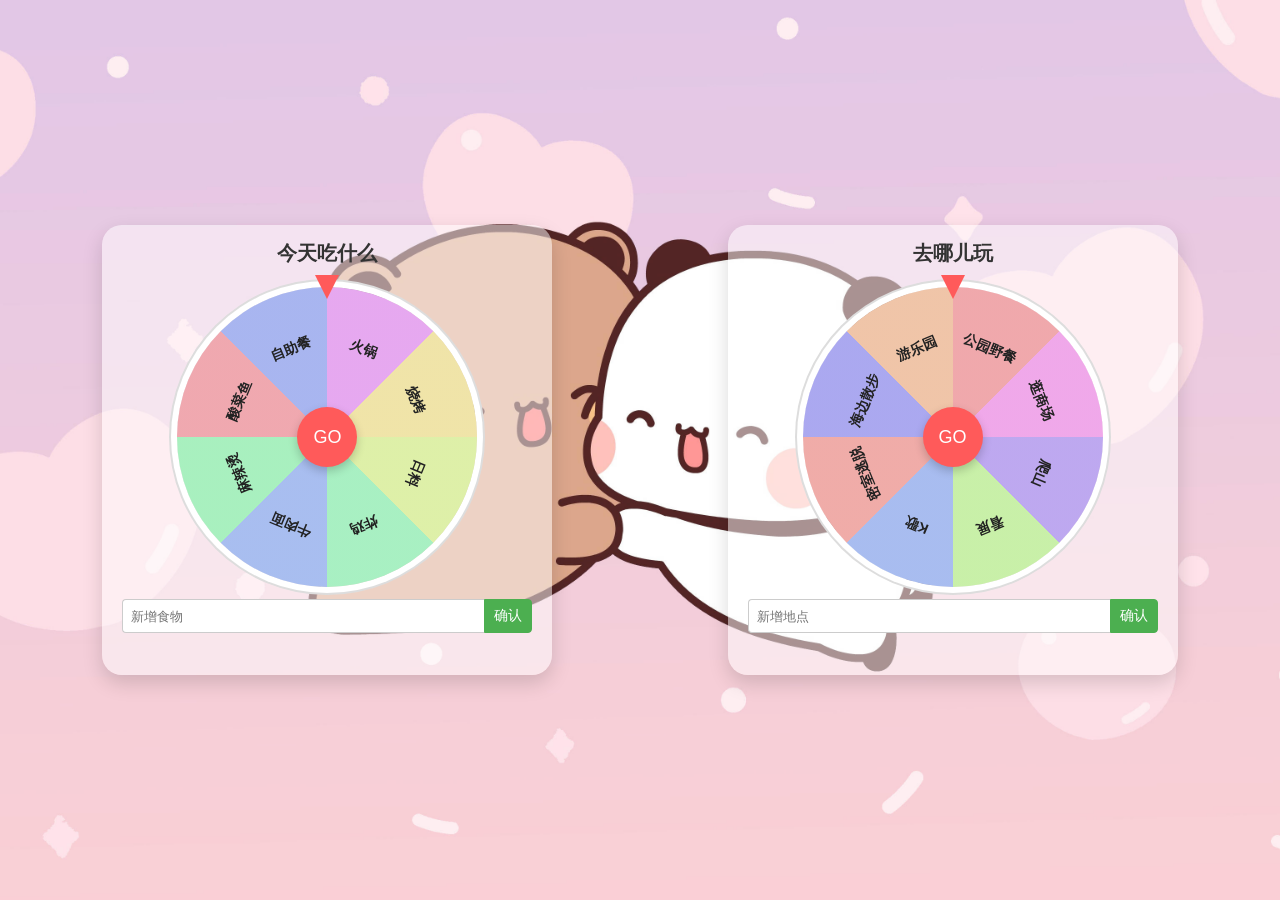
==== index.html @ b95981dc "Add files via upload" ====
<!DOCTYPE html>
<html lang="zh-CN">
<head>
<meta charset="UTF-8">
<title>今天吃什么 & 去哪玩</title>
<meta name="viewport" content="width=device-width,initial-scale=1,user-scalable=no">
<style>
/* ==================== 你原来的PC代码（一分不动） ==================== */
html,body{margin:0;height:100%;overflow:hidden;
background:url(./images/横屏背景.jpg) center/cover no-repeat;
font:16px/1.4 "Microsoft YaHei",sans-serif;}

.box{width:450px;height:450px;position:absolute;top:50%;transform:translateY(-50%);
background:rgba(255,255,255,.5);border-radius:20px;box-shadow:0 8px 20px rgba(0,0,0,.15);}
.left{left:8%;}
.right{right:8%;}

.wheelWrap{width:300px;height:300px;margin:20px auto 0;position:relative;}
.wheel{width:100%;height:100%;border-radius:50%;overflow:hidden;
box-shadow:0 0 0 6px #fff,0 0 0 8px #ddd;transition:transform 3s cubic-bezier(.2,.8,.2,1);}
.pointer{position:absolute;left:50%;top:-12px;transform:translateX(-50%);
width:0;height:0;border-left:12px solid transparent;border-right:12px solid transparent;
border-top:24px solid #ff5a5a;z-index:10;}
.btn{position:absolute;left:50%;top:50%;transform:translate(-50%,-50%);
width:60px;height:60px;border-radius:50%;background:#ff5a5a;color:#fff;font-size:18px;
border:none;cursor:pointer;box-shadow:0 4px 10px rgba(0,0,0,.2);z-index:11;}
.btn:active{transform:translate(-50%,-50%) scale(.95);}
.btn:disabled{background:#999;cursor:not-allowed;}

.bar{display:flex;align-items:center;justify-content:center;margin-top:12px;padding:0 20px;}
.bar input{flex:1;height:32px;padding:0 8px;border:1px solid #ccc;border-radius:4px 0 0 4px;border-right:0;}
.bar button{height:34px;width:48px;border:1px solid #4caf50;background:#4caf50;color:#fff;
border-radius:0 4px 4px 0;cursor:pointer;font-size:14px;}
h3{text-align:center;margin:14px 0 0;font-size:20px;color:#333;}

/* ==================== 手机端补丁（仅≤768px生效） ==================== */
@media (max-width: 768px) {
  body {
    flex-direction: column;
    gap: 20px;
    padding: 20px 0;
    background: url(./images/竖屏背景.png) center/cover no-repeat;
    overflow: auto;
  }
  .box {
    position: static;
    transform: none;
    width: 80vw;
    max-width: 400px;
    height: auto;
    margin: 0 auto;
    padding-bottom: 10px;
  }
  .wheelWrap {
    width: 70vw;
    max-width: 300px;
    height: 70vw;
    max-height: 300px;
    clip-path: circle(50% at 50% 50%);
  }
  .wheel {
    overflow: visible !important;
  }
  /* 文字扇区 */
  .wheel span {
    position: absolute;
    left: 50%;
    top: 50%;
    font-size: max(3vw, 12px);
    font-weight: bold;
    color: #222;
    white-space: nowrap;
    transform-origin: center;
    transform: translate(-50%, -50%) rotate(var(--r)) translateY(-38%);
    z-index: 5;
  }
}
</style>
</head>
<body>

<!-- ==================== 吃什么 ==================== -->
<div class="box left">
  <h3>今天吃什么</h3>
  <div class="wheelWrap">
    <div class="pointer"></div>
    <div class="wheel" id="foodWheel"></div>
    <button class="btn" id="foodBtn" onclick="startSpin('food')">GO</button>
  </div>
  <div class="bar">
    <input id="foodInput" placeholder="新增食物" onkeypress="if(event.key==='Enter')addItem('food')">
    <button onclick="addItem('food')">确认</button>
  </div>
</div>

<!-- ==================== 去哪玩 ==================== -->
<div class="box right">
  <h3>去哪儿玩</h3>
  <div class="wheelWrap">
    <div class="pointer"></div>
    <div class="wheel" id="playWheel"></div>
    <button class="btn" id="playBtn" onclick="startSpin('play')">GO</button>
  </div>
  <div class="bar">
    <input id="playInput" placeholder="新增地点" onkeypress="if(event.key==='Enter')addItem('play')">
    <button onclick="addItem('play')">确认</button>
  </div>
</div>

<script>
/* ========= 数据 ========= */
let foodArr = ['火锅','烧烤','日料','炸鸡','牛肉面','麻辣烫','酸菜鱼','自助餐'];
let playArr = ['公园野餐','逛商场','爬山','看展','K歌','密室逃脱','海边散步','游乐园'];

/* ========= 随机颜色 ========= */
function randColor(){
  return `hsl(${Math.floor(Math.random()*360)},70%,80%)`;
}

/* ========= 画转盘 ========= */
function drawWheel(el, arr){
  el.innerHTML = '';
  const len = arr.length;
  if(!len) return el.style.background='#fff';
  const angle = 360 / len;
  let bg = [];
  for(let i=0;i<len;i++) bg.push(`${randColor()} ${i*angle}deg ${(i+1)*angle}deg`);
  el.style.background = `conic-gradient(${bg.join(',')})`;

  arr.forEach((txt,i)=>{
    const span = document.createElement('span');
    const ang = i * angle + angle / 2;
    span.style.cssText = `position:absolute;left:50%;top:50%;
transform:translate(-50%,-50%) rotate(${ang}deg) translateY(-95px);
transform-origin:center;font-size:14px;font-weight:bold;color:#222;white-space:nowrap;`;
    span.textContent = txt;
    el.appendChild(span);
  });
}

/* ========= 初始渲染 ========= */
function refresh(){
  drawWheel(document.getElementById('foodWheel'), foodArr);
  drawWheel(document.getElementById('playWheel'), playArr);
}
refresh();

/* ========= 新增项目 ========= */
function addItem(type){
  const input = document.getElementById(type==='food'?'foodInput':'playInput');
  const v = input.value.trim();
  if(!v) return;
  const arr = type==='food'?foodArr:playArr;
  if(arr.includes(v)) return alert('已存在');
  arr.push(v); input.value=''; refresh();
}

/* ========= 旋转 ========= */
function startSpin(type){
  const btn = document.getElementById(type==='food'?'foodBtn':'playBtn');
  if(btn.disabled) return;
  btn.disabled = true;
  const arr = type==='food'?foodArr:playArr;
  const len = arr.length;
  if(!len) return alert('列表为空，请先添加项目！');
  const angle = 360/len;
  const pick = Math.floor(Math.random()*len);
  const base = 5*360;
  const final = base + (360 - pick*angle - angle/2);
  const wheel = document.getElementById(type==='food'?'foodWheel':'playWheel');
  wheel.style.transform = `rotate(${final}deg)`;
  setTimeout(()=>{
    alert(`结果：${arr[pick]}`);
    wheel.style.transition='none';
    wheel.style.transform=`rotate(${final%360}deg)`;
    setTimeout(()=>{wheel.style.transition=''; btn.disabled=false;},30);
  },3000);
}
</script>
</body>
</html>
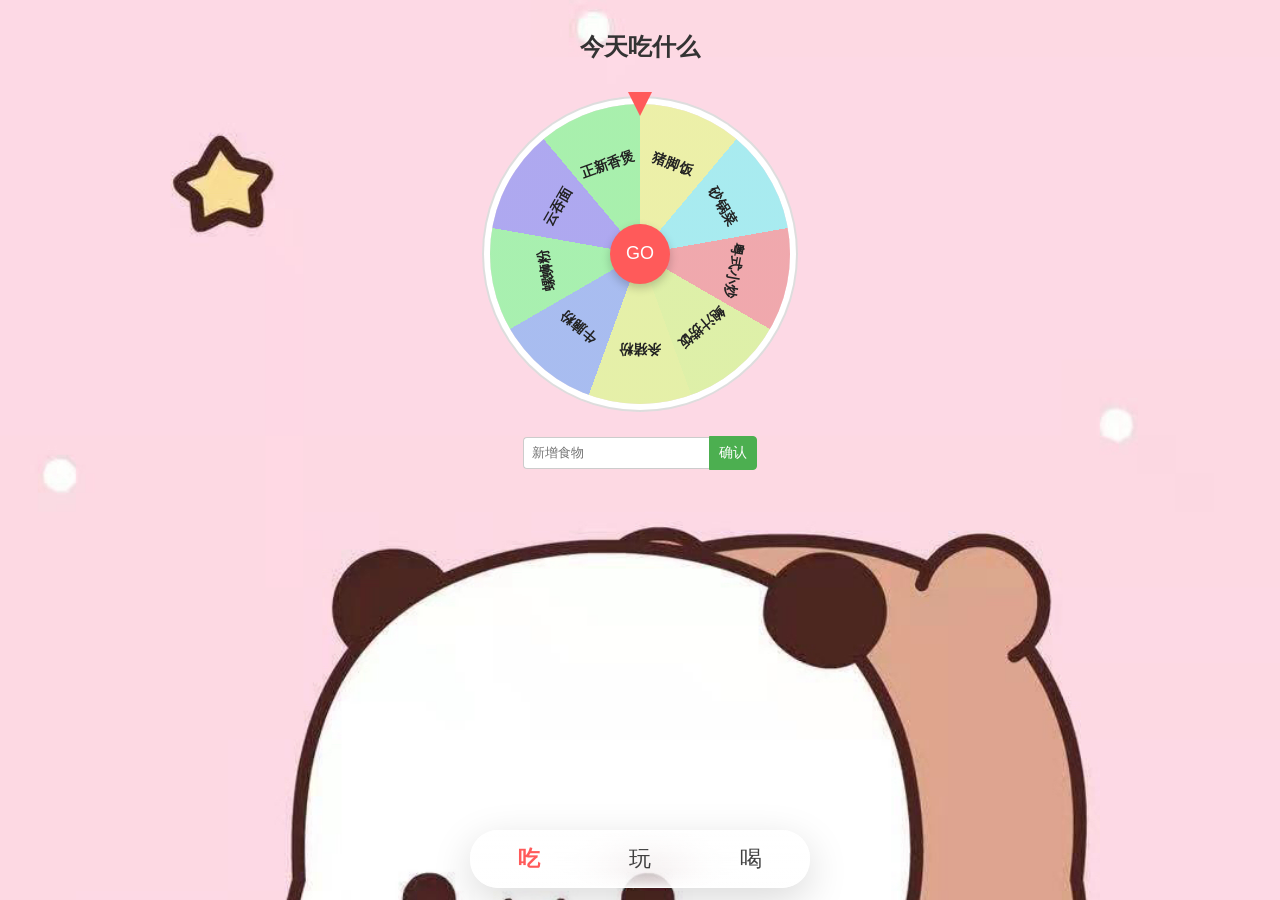
==== commit 5f95d945: "Add files via upload" ====
--- a/index.html
+++ b/index.html
@@ -2,180 +2,40 @@
 <html lang="zh-CN">
 <head>
 <meta charset="UTF-8">
-<title>今天吃什么 & 去哪玩</title>
 <meta name="viewport" content="width=device-width,initial-scale=1,user-scalable=no">
-<style>
-/* ==================== 你原来的PC代码（一分不动） ==================== */
-html,body{margin:0;height:100%;overflow:hidden;
-background:url(./images/横屏背景.jpg) center/cover no-repeat;
-font:16px/1.4 "Microsoft YaHei",sans-serif;}
-
-.box{width:450px;height:450px;position:absolute;top:50%;transform:translateY(-50%);
-background:rgba(255,255,255,.5);border-radius:20px;box-shadow:0 8px 20px rgba(0,0,0,.15);}
-.left{left:8%;}
-.right{right:8%;}
-
-.wheelWrap{width:300px;height:300px;margin:20px auto 0;position:relative;}
-.wheel{width:100%;height:100%;border-radius:50%;overflow:hidden;
-box-shadow:0 0 0 6px #fff,0 0 0 8px #ddd;transition:transform 3s cubic-bezier(.2,.8,.2,1);}
-.pointer{position:absolute;left:50%;top:-12px;transform:translateX(-50%);
-width:0;height:0;border-left:12px solid transparent;border-right:12px solid transparent;
-border-top:24px solid #ff5a5a;z-index:10;}
-.btn{position:absolute;left:50%;top:50%;transform:translate(-50%,-50%);
-width:60px;height:60px;border-radius:50%;background:#ff5a5a;color:#fff;font-size:18px;
-border:none;cursor:pointer;box-shadow:0 4px 10px rgba(0,0,0,.2);z-index:11;}
-.btn:active{transform:translate(-50%,-50%) scale(.95);}
-.btn:disabled{background:#999;cursor:not-allowed;}
-
-.bar{display:flex;align-items:center;justify-content:center;margin-top:12px;padding:0 20px;}
-.bar input{flex:1;height:32px;padding:0 8px;border:1px solid #ccc;border-radius:4px 0 0 4px;border-right:0;}
-.bar button{height:34px;width:48px;border:1px solid #4caf50;background:#4caf50;color:#fff;
-border-radius:0 4px 4px 0;cursor:pointer;font-size:14px;}
-h3{text-align:center;margin:14px 0 0;font-size:20px;color:#333;}
-
-/* ==================== 手机端补丁（仅≤768px生效） ==================== */
-@media (max-width: 768px) {
-  body {
-    flex-direction: column;
-    gap: 20px;
-    padding: 20px 0;
-    background: url(./images/竖屏背景.png) center/cover no-repeat;
-    overflow: auto;
-  }
-  .box {
-    position: static;
-    transform: none;
-    width: 80vw;
-    max-width: 400px;
-    height: auto;
-    margin: 0 auto;
-    padding-bottom: 10px;
-  }
-  .wheelWrap {
-    width: 70vw;
-    max-width: 300px;
-    height: 70vw;
-    max-height: 300px;
-    clip-path: circle(50% at 50% 50%);
-  }
-  .wheel {
-    overflow: visible !important;
-  }
-  /* 文字扇区 */
-  .wheel span {
-    position: absolute;
-    left: 50%;
-    top: 50%;
-    font-size: max(3vw, 12px);
-    font-weight: bold;
-    color: #222;
-    white-space: nowrap;
-    transform-origin: center;
-    transform: translate(-50%, -50%) rotate(var(--r)) translateY(-38%);
-    z-index: 5;
-  }
-}
-</style>
+<title>今天吃什么</title>
+<link rel="stylesheet" href="css/liquid-tab.css">
+<link rel="stylesheet" href="css/wheel.css">
+<link rel="stylesheet" href="css/reset.css">
 </head>
 <body>
-
-<!-- ==================== 吃什么 ==================== -->
-<div class="box left">
-  <h3>今天吃什么</h3>
+<div class="page">
+  <h2>今天吃什么</h2>
   <div class="wheelWrap">
     <div class="pointer"></div>
-    <div class="wheel" id="foodWheel"></div>
-    <button class="btn" id="foodBtn" onclick="startSpin('food')">GO</button>
+    <div class="wheel" id="wheel"></div>
+    <button class="btn" id="goBtn">GO</button>
   </div>
   <div class="bar">
-    <input id="foodInput" placeholder="新增食物" onkeypress="if(event.key==='Enter')addItem('food')">
-    <button onclick="addItem('food')">确认</button>
+    <input id="addInput" placeholder="新增食物" onkeypress="if(event.key==='Enter')addItem()">
+    <button onclick="addItem()">确认</button>
   </div>
 </div>
 
-<!-- ==================== 去哪玩 ==================== -->
-<div class="box right">
-  <h3>去哪儿玩</h3>
-  <div class="wheelWrap">
-    <div class="pointer"></div>
-    <div class="wheel" id="playWheel"></div>
-    <button class="btn" id="playBtn" onclick="startSpin('play')">GO</button>
-  </div>
-  <div class="bar">
-    <input id="playInput" placeholder="新增地点" onkeypress="if(event.key==='Enter')addItem('play')">
-    <button onclick="addItem('play')">确认</button>
-  </div>
-</div>
+<!-- 底部 iOS 玻璃导航 -->
+<nav class="liquidTab">
+  <a href="index.html" class="active">吃</a>
+  <a href="play.html">玩</a>
+  <a href="drink.html">喝</a>
+  <!-- 水滴指示器将由JavaScript动态添加 -->
+</nav>
 
+<script src="js/common.js"></script>
+<script src="js/wheel.js"></script>
 <script>
-/* ========= 数据 ========= */
-let foodArr = ['火锅','烧烤','日料','炸鸡','牛肉面','麻辣烫','酸菜鱼','自助餐'];
-let playArr = ['公园野餐','逛商场','爬山','看展','K歌','密室逃脱','海边散步','游乐园'];
-
-/* ========= 随机颜色 ========= */
-function randColor(){
-  return `hsl(${Math.floor(Math.random()*360)},70%,80%)`;
-}
-
-/* ========= 画转盘 ========= */
-function drawWheel(el, arr){
-  el.innerHTML = '';
-  const len = arr.length;
-  if(!len) return el.style.background='#fff';
-  const angle = 360 / len;
-  let bg = [];
-  for(let i=0;i<len;i++) bg.push(`${randColor()} ${i*angle}deg ${(i+1)*angle}deg`);
-  el.style.background = `conic-gradient(${bg.join(',')})`;
-
-  arr.forEach((txt,i)=>{
-    const span = document.createElement('span');
-    const ang = i * angle + angle / 2;
-    span.style.cssText = `position:absolute;left:50%;top:50%;
-transform:translate(-50%,-50%) rotate(${ang}deg) translateY(-95px);
-transform-origin:center;font-size:14px;font-weight:bold;color:#222;white-space:nowrap;`;
-    span.textContent = txt;
-    el.appendChild(span);
-  });
-}
-
-/* ========= 初始渲染 ========= */
-function refresh(){
-  drawWheel(document.getElementById('foodWheel'), foodArr);
-  drawWheel(document.getElementById('playWheel'), playArr);
-}
-refresh();
-
-/* ========= 新增项目 ========= */
-function addItem(type){
-  const input = document.getElementById(type==='food'?'foodInput':'playInput');
-  const v = input.value.trim();
-  if(!v) return;
-  const arr = type==='food'?foodArr:playArr;
-  if(arr.includes(v)) return alert('已存在');
-  arr.push(v); input.value=''; refresh();
-}
-
-/* ========= 旋转 ========= */
-function startSpin(type){
-  const btn = document.getElementById(type==='food'?'foodBtn':'playBtn');
-  if(btn.disabled) return;
-  btn.disabled = true;
-  const arr = type==='food'?foodArr:playArr;
-  const len = arr.length;
-  if(!len) return alert('列表为空，请先添加项目！');
-  const angle = 360/len;
-  const pick = Math.floor(Math.random()*len);
-  const base = 5*360;
-  const final = base + (360 - pick*angle - angle/2);
-  const wheel = document.getElementById(type==='food'?'foodWheel':'playWheel');
-  wheel.style.transform = `rotate(${final}deg)`;
-  setTimeout(()=>{
-    alert(`结果：${arr[pick]}`);
-    wheel.style.transition='none';
-    wheel.style.transform=`rotate(${final%360}deg)`;
-    setTimeout(()=>{wheel.style.transition=''; btn.disabled=false;},30);
-  },3000);
-}
+  /* 本页专属数据 */
+  const defaultArr = ['猪脚饭','砂锅菜','粤式小炒','鲍汁捞饭','杀猪粉','牛腩粉','螺蛳粉','云吞面','正新香煲'];
+  initPage(defaultArr,'food');
 </script>
 </body>
 </html>
--- a/css/liquid-tab.css
+++ b/css/liquid-tab.css
@@ -0,0 +1,65 @@
+/* ===== iOS 26 液态玻璃导航栏 - 正确实现 ===== */
+.liquidTab {
+  --tab-h: 58px;
+  --radius: 28px;
+  --accent: #ff5a5a;
+
+  position: fixed;
+  left: 50%;
+  bottom: 12px;
+  transform: translateX(-50%);
+  width: 65%;
+  max-width: 340px;
+  height: var(--tab-h);
+  display: flex;
+  padding: 4px;
+  border-radius: var(--radius);
+  z-index: 999;
+  
+  /* 玻璃效果 */
+  -webkit-backdrop-filter: blur(30px) saturate(200%);
+  backdrop-filter: blur(30px) saturate(200%);
+  background: 
+    linear-gradient(180deg, 
+      hsla(0, 0%, 100%, 0.80) 0%, 
+      hsla(0, 0%, 100%, 0.40) 40%,
+      hsla(0, 0%, 100%, 0.20) 100%),
+    linear-gradient(0deg, 
+      rgba(255, 255, 255, 0.9) 0%, 
+      rgba(255, 255, 255, 0.1) 30%,
+      transparent 100%);
+  box-shadow:
+    0 0 0 1px rgba(255, 255, 255, 0.6) inset,
+    0 12px 40px rgba(0, 0, 0, 0.15);
+  
+  user-select: none;
+}
+
+/* 单个按钮 */
+.liquidTab a {
+  flex: 1 1 0;
+  height: 100%;
+  display: grid;
+  place-content: center;
+  font-size: 22px;
+  color: rgba(0, 0, 0, 0.75);
+  text-decoration: none;
+  border-radius: calc(var(--radius) - 4px);
+  position: relative;
+  transition: all 0.3s cubic-bezier(0.25, 0.46, 0.45, 0.94);
+  z-index: 1;
+  pointer-events: auto;
+}
+
+/* 激活态 - 红色文字 */
+.liquidTab a.active {
+  color: var(--accent);
+  font-weight: 600;
+}
+
+/* 按压态 - 缩放和背景变化 */
+.liquidTab a:active {
+  transform: scale(0.95);
+  background: rgba(255, 255, 255, 0.3);
+  transition-duration: 0.1s;
+}
--- a/css/wheel.css
+++ b/css/wheel.css
@@ -0,0 +1,169 @@
+.wheelWrap {
+  width: 300px;
+  height: 300px;
+  margin: 20px auto 0;
+  position: relative;
+}
+
+.wheel {
+  width: 100%;
+  height: 100%;
+  border-radius: 50%;
+  overflow: hidden;
+  box-shadow: 0 0 0 6px #fff, 0 0 0 8px #ddd;
+  transition: transform 3s cubic-bezier(.2,.8,.2,1);
+}
+
+.wheel.spinning {
+  transition: transform 3s cubic-bezier(.2,.8,.2,1);
+}
+
+.pointer {
+  position: absolute;
+  left: 50%;
+  top: -12px;
+  transform: translateX(-50%);
+  width: 0;
+  height: 0;
+  border-left: 12px solid transparent;
+  border-right: 12px solid transparent;
+  border-top: 24px solid #ff5a5a;
+  z-index: 10;
+}
+
+.btn {
+  position: absolute;
+  left: 50%;
+  top: 50%;
+  transform: translate(-50%, -50%);
+  width: 60px;
+  height: 60px;
+  border-radius: 50%;
+  background: #ff5a5a;
+  color: #fff;
+  font-size: 18px;
+  border: none;
+  cursor: pointer;
+  box-shadow: 0 4px 10px rgba(0,0,0,.2);
+  z-index: 11;
+  transition: all 0.1s ease;
+}
+
+.btn:active {
+  transform: translate(-50%, -50%) scale(0.95);
+}
+
+.btn:disabled {
+  background: #999;
+  cursor: not-allowed;
+}
+
+.bar {
+  display: flex;
+  align-items: center;
+  justify-content: center;.wheelWrap {
+    width: 300px;
+    height: 300px;
+    margin: 20px auto 0;
+    position: relative;
+}
+
+.wheel {
+    width: 100%;
+    height: 100%;
+    border-radius: 50%;
+    overflow: hidden;
+    box-shadow: 0 0 0 6px #fff, 0 0 0 8px #ddd;
+    transition: transform 3s cubic-bezier(0.2, 0.8, 0.2, 1);
+}
+
+.pointer {
+    position: absolute;
+    left: 50%;
+    top: -12px;
+    transform: translateX(-50%);
+    width: 0;
+    height: 0;
+    border-left: 12px solid transparent;
+    border-right: 12px solid transparent;
+    border-top: 24px solid #ff5a5a;
+    z-index: 10;
+}
+
+.btn {
+    position: absolute;
+    left: 50%;
+    top: 50%;
+    transform: translate(-50%, -50%);
+    width: 60px;
+    height: 60px;
+    border-radius: 50%;
+    background: #ff5a5a;
+    color: #fff;
+    font-size: 18px;
+    border: none;
+    cursor: pointer;
+    box-shadow: 0 4px 10px rgba(0, 0, 0, 0.2);
+    z-index: 11;
+    transition: all 0.1s ease;
+}
+
+.btn:active {
+    transform: translate(-50%, -50%) scale(0.95);
+}
+
+.btn:disabled {
+    background: #999;
+    cursor: not-allowed;
+}
+
+.bar {
+    display: flex;
+    align-items: center;
+    justify-content: center;
+    margin-top: 12px;
+    padding: 0 20px;
+}
+
+.bar input {
+    flex: 1;
+    height: 32px;
+    padding: 0 8px;
+    border: 1px solid #ccc;
+    border-radius: 4px 0 0 4px;
+    border-right: 0;
+}
+
+.bar button {
+    height: 34px;
+    width: 48px;
+    border: 1px solid #4caf50;
+    background: #4caf50;
+    color: #fff;
+    border-radius: 0 4px 4px 0;
+    cursor: pointer;
+    font-size: 14px;
+}
+  margin-top: 12px;
+  padding: 0 20px;
+}
+
+.bar input {
+  flex: 1;
+  height: 32px;
+  padding: 0 8px;
+  border: 1px solid #ccc;
+  border-radius: 4px 0 0 4px;
+  border-right: 0;
+}
+
+.bar button {
+  height: 34px;
+  width: 48px;
+  border: 1px solid #4caf50;
+  background: #4caf50;
+  color: #fff;
+  border-radius: 0 4px 4px 0;
+  cursor: pointer;
+  font-size: 14px;
+}
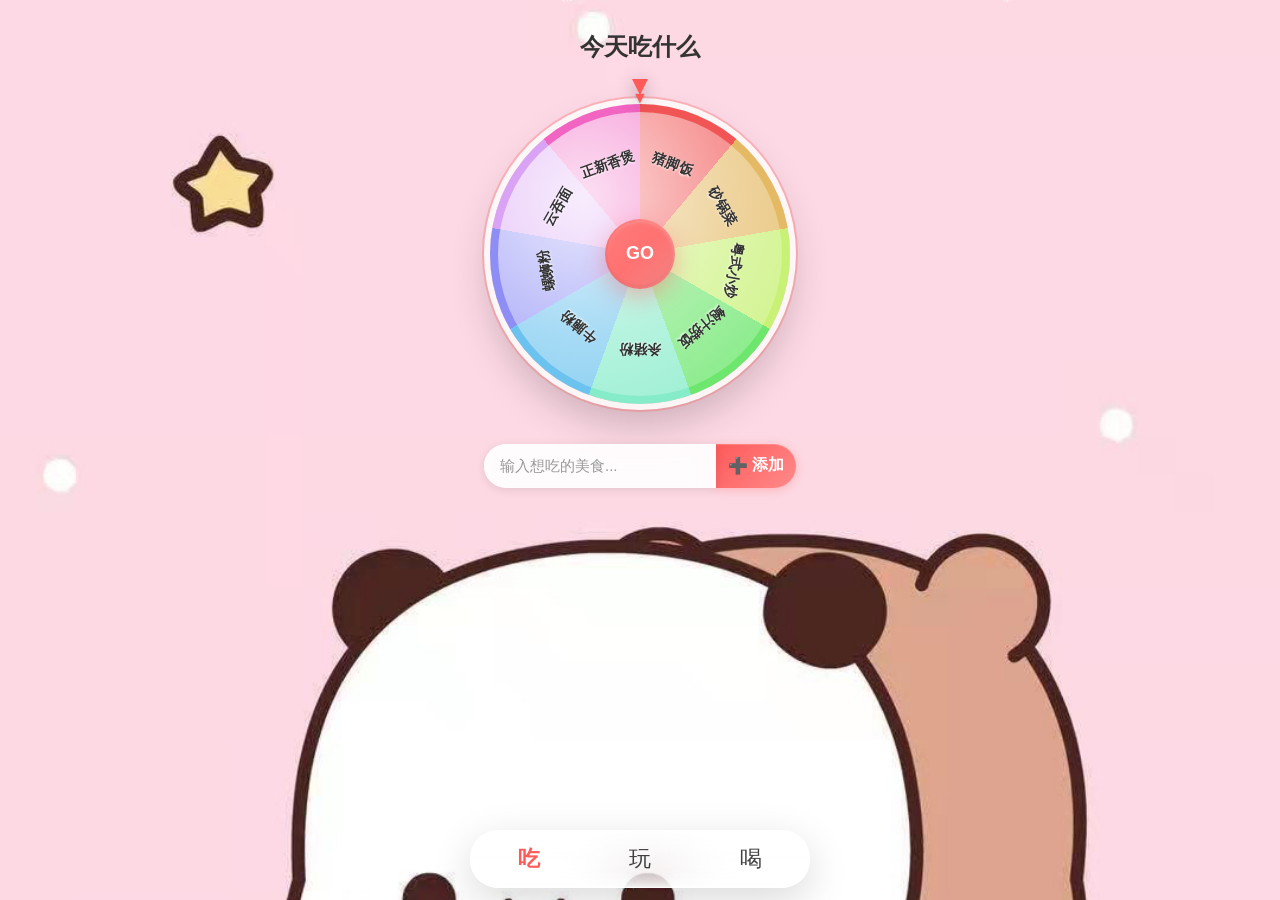
==== commit 6ac800e0: "Add files via upload" ====
--- a/index.html
+++ b/index.html
@@ -7,6 +7,115 @@
 <link rel="stylesheet" href="css/liquid-tab.css">
 <link rel="stylesheet" href="css/wheel.css">
 <link rel="stylesheet" href="css/reset.css">
+<style>
+/* 雪花容器样式 */
+#snow-container {
+  position: fixed;
+  top: 0;
+  left: 0;
+  width: 100%;
+  height: 100%;
+  pointer-events: none;
+  overflow: hidden;
+  z-index: 100;
+}
+
+/* 雪花基础样式 */
+.snowflake {
+  position: absolute;
+  top: -20px;
+  color: #fff;
+  opacity: 0.8;
+  font-size: 1em;
+  user-select: none;
+  z-index: 100;
+  text-shadow: 0 0 5px rgba(255, 255, 255, 0.5);
+}
+
+/* 雪花飘落动画 */
+@keyframes fall {
+  0% {
+    transform: translateY(0) translateX(0) rotate(0deg);
+    opacity: 0.8;
+  }
+  100% {
+    transform: translateY(100vh) translateX(20px) rotate(360deg);
+    opacity: 0.2;
+  }
+}
+</style>
+<style>
+/* 粒子背景样式 */
+#particle-container {
+  position: fixed;
+  top: 0;
+  left: 0;
+  width: 100%;
+  height: 100%;
+  pointer-events: none;
+  z-index: 50;
+}
+
+.particle {
+  position: absolute;
+  border-radius: 50%;
+  background: rgba(255, 255, 255, 0.6);
+  opacity: 0;
+}
+
+/* 转盘悬浮效果 */
+.wheelWrap:hover .wheel {
+  transform: scale(1.02);
+  box-shadow: 
+    0 0 0 6px rgba(255, 255, 255, 0.9),
+    0 0 0 8px rgba(255, 90, 90, 0.4),
+    0 25px 50px rgba(0, 0, 0, 0.25);
+  transition: all 0.3s ease;
+}
+
+/* 按钮脉冲效果 */
+.btn.pulse::after {
+  content: '';
+  position: absolute;
+  top: 0;
+  left: 0;
+  width: 100%;
+  height: 100%;
+  border-radius: 50%;
+  background: rgba(255, 255, 255, 0.4);
+  transform: scale(0);
+  animation: pulse 2s infinite;
+}
+
+@keyframes pulse {
+  to {
+    transform: scale(2);
+    opacity: 0;
+  }
+}
+
+/* 选项卡切换动画 */
+.liquidTab a {
+  transition: all 0.4s cubic-bezier(0.2, 0.8, 0.2, 1);
+}
+
+/* 页面加载动画 */
+.page {
+  animation: fadeInUp 0.8s ease forwards;
+  opacity: 0;
+}
+
+@keyframes fadeInUp {
+  from {
+    opacity: 0;
+    transform: translateY(20px);
+  }
+  to {
+    opacity: 1;
+    transform: translateY(0);
+  }
+}
+</style>
 </head>
 <body>
 <div class="page">
@@ -14,12 +123,15 @@
   <div class="wheelWrap">
     <div class="pointer"></div>
     <div class="wheel" id="wheel"></div>
-    <button class="btn" id="goBtn">GO</button>
+    <button class="btn pulse" id="goBtn">GO</button>
   </div>
   <div class="bar">
     <input id="addInput" placeholder="新增食物" onkeypress="if(event.key==='Enter')addItem()">
-    <button onclick="addItem()">确认</button>
-  </div>
+    <button onclick="addItem()">
+    <span>➕</span>
+    添加
+  </button>
+</div>
 </div>
 
 <!-- 底部 iOS 玻璃导航 -->
@@ -37,5 +149,115 @@
   const defaultArr = ['猪脚饭','砂锅菜','粤式小炒','鲍汁捞饭','杀猪粉','牛腩粉','螺蛳粉','云吞面','正新香煲'];
   initPage(defaultArr,'food');
 </script>
+<!-- 自定义弹窗 -->
+<div id="customAlert" class="custom-alert">
+  <div class="custom-alert-content">
+    <div class="alert-title">🎉 恭喜你抽中了</div>
+    <div class="alert-result" id="alertResult"></div>
+    <button class="alert-confirm" id="alertConfirm">确定</button>
+  </div>
+</div>
+<!-- 粒子背景容器 -->
+<div id="particle-container"></div>
+<!-- 雪花容器 -->
+<div id="snow-container"></div>
+<script>
+// 雪花效果脚本
+document.addEventListener('DOMContentLoaded', function() {
+  const snowContainer = document.getElementById('snow-container');
+  const snowflakeCharacters = ['❄', '❅', '❆', '•'];
+  
+  function createSnowflake() {
+    const snowflake = document.createElement('div');
+    snowflake.classList.add('snowflake');
+    
+    // 随机选择雪花形状
+    snowflake.textContent = snowflakeCharacters[Math.floor(Math.random() * snowflakeCharacters.length)];
+    
+    // 随机位置
+    snowflake.style.left = Math.random() * 100 + 'vw';
+    
+    // 随机大小 (10px - 24px)
+    const size = 10 + Math.random() * 14;
+    snowflake.style.fontSize = size + 'px';
+    
+    // 随机透明度
+    snowflake.style.opacity = 0.5 + Math.random() * 0.5;
+    
+    // 随机动画时长 (5-12秒) 和延迟
+    const duration = 5 + Math.random() * 7;
+    const delay = Math.random() * 5;
+    
+    snowflake.style.animation = `fall ${duration}s linear ${delay}s infinite`;
+    
+    // 随机左右飘动幅度
+    const translateX = Math.random() * 40 - 20;
+    snowflake.style.setProperty('--translate-x', `${translateX}px`);
+    
+    snowContainer.appendChild(snowflake);
+    
+    // 雪花落地后移除
+    setTimeout(() => {
+      if (snowflake.parentNode) {
+        snowflake.parentNode.removeChild(snowflake);
+      }
+    }, (duration + delay) * 1000);
+  }
+  
+  // 初始创建一批雪花
+  for (let i = 0; i < 30; i++) {
+    setTimeout(() => createSnowflake(), i * 300);
+  }
+  
+  // 持续生成雪花（数量可控）
+  setInterval(createSnowflake, 500);
+});
+
+// 粒子动画效果
+document.addEventListener('DOMContentLoaded', function() {
+  const particleContainer = document.getElementById('particle-container');
+  const particleCount = 20; // 粒子数量
+  
+  // 创建粒子
+  for (let i = 0; i < particleCount; i++) {
+    createParticle();
+  }
+  
+  function createParticle() {
+    const particle = document.createElement('div');
+    particle.classList.add('particle');
+    
+    // 随机大小 (2-6px)
+    const size = 2 + Math.random() * 4;
+    particle.style.width = `${size}px`;
+    particle.style.height = `${size}px`;
+    
+    // 随机位置
+    particle.style.left = `${Math.random() * 100}vw`;
+    particle.style.top = `${Math.random() * 100}vh`;
+    
+    // 随机动画时长 (8-15秒)
+    const duration = 8 + Math.random() * 7;
+    
+    // 动画：缓慢漂浮
+    particle.animate([
+      { transform: `translate(0, 0)`, opacity: 0.6 },
+      { transform: `translate(${Math.random() * 100 - 50}px, ${Math.random() * 100 - 50}px)`, opacity: 0.2 },
+      { transform: `translate(${Math.random() * 100 - 80}px, ${Math.random() * 100 - 80}px)`, opacity: 0 }
+    ], {
+      duration: duration * 1000,
+      iterations: 1
+    });
+    
+    particleContainer.appendChild(particle);
+    
+    // 动画结束后移除并创建新粒子
+    setTimeout(() => {
+      particle.remove();
+      setTimeout(createParticle, Math.random() * 2000);
+    }, duration * 1000);
+  }
+});
+</script>
 </body>
 </html>
--- a/css/wheel.css
+++ b/css/wheel.css
@@ -10,8 +10,30 @@
   height: 100%;
   border-radius: 50%;
   overflow: hidden;
-  box-shadow: 0 0 0 6px #fff, 0 0 0 8px #ddd;
+  position: relative;
+  box-shadow: 
+    0 0 0 6px rgba(255, 255, 255, 0.9),
+    0 0 0 8px rgba(255, 90, 90, 0.3),
+    0 20px 40px rgba(0, 0, 0, 0.2);
   transition: transform 3s cubic-bezier(.2,.8,.2,1);
+  background: linear-gradient(135deg, #fff 0%, #f8f9fa 100%);
+}
+
+.wheel::before {
+  content: '';
+  position: absolute;
+  top: 8px;
+  left: 8px;
+  right: 8px;
+  bottom: 8px;
+  border-radius: 50%;
+  background: 
+    radial-gradient(circle at 30% 30%, 
+      rgba(255, 255, 255, 0.8) 0%, 
+      rgba(255, 255, 255, 0.4) 50%,
+      rgba(255, 255, 255, 0.1) 100%);
+  z-index: 1;
+  pointer-events: none;
 }
 
 .wheel.spinning {
@@ -21,14 +43,36 @@
 .pointer {
   position: absolute;
   left: 50%;
-  top: -12px;
+  top: -25px;
   transform: translateX(-50%);
+  width: 40px;
+  height: 40px;
+  z-index: 10;
+  filter: drop-shadow(0 4px 8px rgba(0, 0, 0, 0.3));
+  display: flex;
+  align-items: center;
+  justify-content: center;
+}
+
+.pointer::before {
+  content: '';
+  position: absolute;
   width: 0;
   height: 0;
-  border-left: 12px solid transparent;
-  border-right: 12px solid transparent;
-  border-top: 24px solid #ff5a5a;
-  z-index: 10;
+  border-left: 8px solid transparent;
+  border-right: 8px solid transparent;
+  border-top: 16px solid #ff5a5a;
+  top: 0;
+}
+
+.pointer::after {
+  content: '▼';
+  position: absolute;
+  top: 8px;
+  color: #ff5a5a;
+  font-size: 16px;
+  font-weight: bold;
+  text-shadow: 0 1px 2px rgba(0, 0, 0, 0.2);
 }
 
 .btn {
@@ -36,134 +80,239 @@
   left: 50%;
   top: 50%;
   transform: translate(-50%, -50%);
-  width: 60px;
-  height: 60px;
+  width: 70px;
+  height: 70px;
   border-radius: 50%;
-  background: #ff5a5a;
+  background: linear-gradient(135deg, #ff5a5a, #ff8a8a);
   color: #fff;
   font-size: 18px;
+  font-weight: bold;
   border: none;
   cursor: pointer;
-  box-shadow: 0 4px 10px rgba(0,0,0,.2);
+  box-shadow: 
+    0 8px 25px rgba(255, 90, 90, 0.4),
+    inset 0 2px 4px rgba(255, 255, 255, 0.3),
+    inset 0 -2px 4px rgba(0, 0, 0, 0.1);
   z-index: 11;
-  transition: all 0.1s ease;
+  transition: all 0.3s ease;
+  display: flex;
+  align-items: center;
+  justify-content: center;
+}
+
+.btn::before {
+  content: '';
+  position: absolute;
+  top: 2px;
+  left: 2px;
+  right: 2px;
+  bottom: 2px;
+  border-radius: 50%;
+  background: linear-gradient(135deg, 
+    rgba(255, 255, 255, 0.2) 0%, 
+    rgba(255, 255, 255, 0) 50%,
+    rgba(0, 0, 0, 0.05) 100%);
+  pointer-events: none;
 }
 
 .btn:active {
   transform: translate(-50%, -50%) scale(0.95);
+  box-shadow: 
+    0 4px 15px rgba(255, 90, 90, 0.4),
+    inset 0 2px 4px rgba(0, 0, 0, 0.1);
 }
 
 .btn:disabled {
-  background: #999;
+  background: linear-gradient(135deg, #cccccc, #aaaaaa);
   cursor: not-allowed;
+  transform: translate(-50%, -50%);
+  box-shadow: 0 2px 8px rgba(0, 0, 0, 0.1);
 }
 
 .bar {
   display: flex;
   align-items: center;
-  justify-content: center;.wheelWrap {
-    width: 300px;
-    height: 300px;
-    margin: 20px auto 0;
-    position: relative;
-}
-
-.wheel {
-    width: 100%;
-    height: 100%;
-    border-radius: 50%;
-    overflow: hidden;
-    box-shadow: 0 0 0 6px #fff, 0 0 0 8px #ddd;
-    transition: transform 3s cubic-bezier(0.2, 0.8, 0.2, 1);
-}
-
-.pointer {
-    position: absolute;
-    left: 50%;
-    top: -12px;
-    transform: translateX(-50%);
-    width: 0;
-    height: 0;
-    border-left: 12px solid transparent;
-    border-right: 12px solid transparent;
-    border-top: 24px solid #ff5a5a;
-    z-index: 10;
-}
-
-.btn {
-    position: absolute;
-    left: 50%;
-    top: 50%;
-    transform: translate(-50%, -50%);
-    width: 60px;
-    height: 60px;
-    border-radius: 50%;
-    background: #ff5a5a;
-    color: #fff;
-    font-size: 18px;
-    border: none;
-    cursor: pointer;
-    box-shadow: 0 4px 10px rgba(0, 0, 0, 0.2);
-    z-index: 11;
-    transition: all 0.1s ease;
-}
-
-.btn:active {
-    transform: translate(-50%, -50%) scale(0.95);
-}
-
-.btn:disabled {
-    background: #999;
-    cursor: not-allowed;
-}
-
-.bar {
-    display: flex;
-    align-items: center;
-    justify-content: center;
-    margin-top: 12px;
-    padding: 0 20px;
-}
-
-.bar input {
-    flex: 1;
-    height: 32px;
-    padding: 0 8px;
-    border: 1px solid #ccc;
-    border-radius: 4px 0 0 4px;
-    border-right: 0;
-}
-
-.bar button {
-    height: 34px;
-    width: 48px;
-    border: 1px solid #4caf50;
-    background: #4caf50;
-    color: #fff;
-    border-radius: 0 4px 4px 0;
-    cursor: pointer;
-    font-size: 14px;
-}
-  margin-top: 12px;
+  justify-content: center;
+  margin-top: 20px;
   padding: 0 20px;
+  gap: 0;
 }
 
 .bar input {
   flex: 1;
-  height: 32px;
-  padding: 0 8px;
-  border: 1px solid #ccc;
-  border-radius: 4px 0 0 4px;
-  border-right: 0;
+  height: 44px;
+  padding: 0 16px;
+  border: none;
+  border-radius: 22px 0 0 22px;
+  background: rgba(255, 255, 255, 0.9);
+  box-shadow: 
+    0 2px 10px rgba(0, 0, 0, 0.1),
+    inset 0 1px 2px rgba(255, 255, 255, 0.8);
+  font-size: 16px;
+  color: #333;
+  transition: all 0.3s ease;
+  backdrop-filter: blur(10px);
+}
+
+.bar input:focus {
+  outline: none;
+  background: rgba(255, 255, 255, 0.95);
+  box-shadow: 
+    0 4px 20px rgba(255, 90, 90, 0.2),
+    inset 0 1px 2px rgba(255, 255, 255, 0.9);
+}
+
+.bar input::placeholder {
+  color: #999;
+  font-size: 15px;
 }
 
 .bar button {
-  height: 34px;
-  width: 48px;
-  border: 1px solid #4caf50;
-  background: #4caf50;
+  height: 44px;
+  width: 80px;
+  border: none;
+  border-radius: 0 22px 22px 0;
+  background: linear-gradient(135deg, #ff5a5a, #ff8a8a);
   color: #fff;
-  border-radius: 0 4px 4px 0;
+  font-size: 16px;
+  font-weight: 600;
   cursor: pointer;
-  font-size: 14px;
+  box-shadow: 
+    0 2px 10px rgba(255, 90, 90, 0.3),
+    inset 0 1px 1px rgba(255, 255, 255, 0.2);
+  transition: all 0.3s ease;
+  display: flex;
+  align-items: center;
+  justify-content: center;
+  gap: 4px;
+}
+
+.bar button:active {
+  transform: scale(0.95);
+  box-shadow: 
+    0 1px 5px rgba(255, 90, 90, 0.4),
+    inset 0 1px 2px rgba(0, 0, 0, 0.1);
+}
+
+/* 自定义弹窗样式 */
+.custom-alert {
+  position: fixed;
+  top: 0;
+  left: 0;
+  width: 100%;
+  height: 100%;
+  background: rgba(0, 0, 0, 0.7);
+  display: none;
+  justify-content: center;
+  align-items: center;
+  z-index: 1000;
+  backdrop-filter: blur(8px);
+}
+
+.custom-alert.show {
+  display: flex;
+  animation: fadeIn 0.3s ease;
+}
+
+.custom-alert-content {
+  background: linear-gradient(135deg, #fff 0%, #f8f9fa 100%);
+  padding: 30px 40px;
+  border-radius: 20px;
+  text-align: center;
+  box-shadow: 0 20px 40px rgba(0, 0, 0, 0.3);
+  border: 1px solid rgba(255, 255, 255, 0.2);
+  max-width: 280px;
+  width: 80%;
+  position: relative;
+  transform: scale(0.8);
+  animation: popIn 0.4s cubic-bezier(0.175, 0.885, 0.32, 1.275) forwards;
+}
+
+.custom-alert-content::before {
+  content: '';
+  position: absolute;
+  top: -2px;
+  left: -2px;
+  right: -2px;
+  bottom: -2px;
+  background: linear-gradient(135deg, #ff5a5a, #ff8a8a);
+  border-radius: 22px;
+  z-index: -1;
+  opacity: 0.8;
+}
+
+.alert-title {
+  font-size: 18px;
+  font-weight: 600;
+  color: #333;
+  margin-bottom: 8px;
+  display: flex;
+  align-items: center;
+  justify-content: center;
+  gap: 8px;
+}
+
+.alert-result {
+  font-size: 24px;
+  font-weight: bold;
+  color: white;
+  margin: 15px 0;
+  padding: 12px;
+  background: rgba(255, 90, 90, 0.1);
+  border-radius: 12px;
+  border: 2px dashed #ff5a5a;
+}
+
+.alert-confirm {
+  background: linear-gradient(135deg, #ff5a5a, #ff8a8a);
+  color: white;
+  border: none;
+  padding: 12px 30px;
+  border-radius: 25px;
+  font-size: 16px;
+  font-weight: 600;
+  cursor: pointer;
+  margin-top: 10px;
+  box-shadow: 0 4px 15px rgba(255, 90, 90, 0.3);
+  transition: all 0.3s ease;
+}
+
+.alert-confirm:active {
+  transform: scale(0.95);
+  box-shadow: 0 2px 8px rgba(255, 90, 90, 0.4);
+}
+
+@keyframes fadeIn {
+  from { opacity: 0; }
+  to { opacity: 1; }
+}
+
+@keyframes popIn {
+  0% { transform: scale(0.8); opacity: 0; }
+  100% { transform: scale(1); opacity: 1; }
+}
+
+/* 转盘项目文字样式优化 */
+.wheel span {
+  position: absolute;
+  left: 50%;
+  top: 50%;
+  transform-origin: center;
+  font-size: min(2.2vmin, 14px);
+  font-weight: bold;
+  color: #333;
+  white-space: nowrap;
+  max-width: 80px;
+  overflow: hidden;
+  text-overflow: ellipsis;
+  pointer-events: none;
+  text-shadow: 0 1px 2px rgba(255, 255, 255, 0.8);
+  z-index: 2;
+}
+
+/* 在wheel.css中确保这个样式存在 */
+.wheel.spinning {
+  transition: transform 3s cubic-bezier(.2,.8,.2,1);
+  /* 可以添加一个旋转原点确保旋转中心正确 */
+  transform-origin: center center;
 }
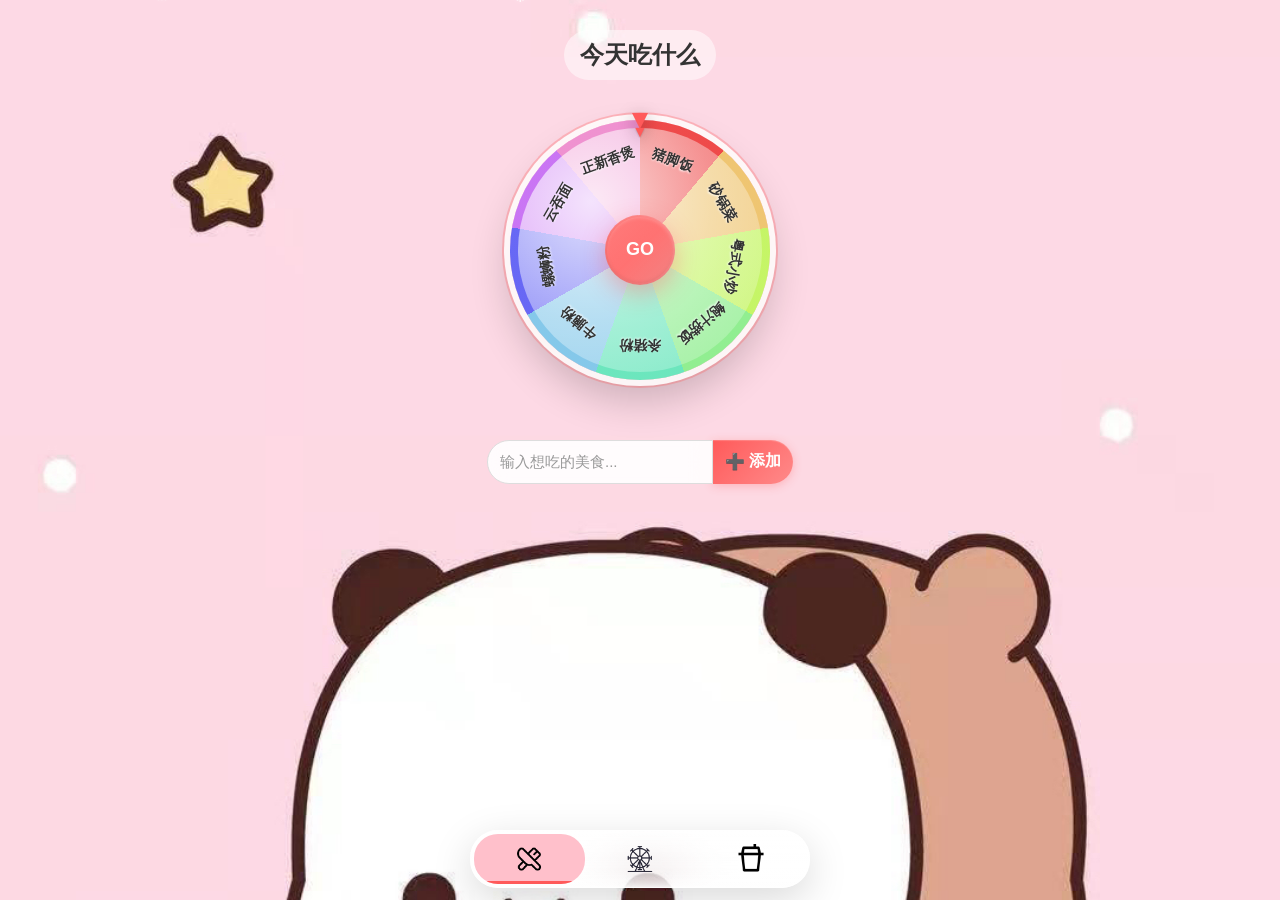
==== commit bb984b65: "Add files via upload" ====
--- a/index.html
+++ b/index.html
@@ -7,115 +7,7 @@
 <link rel="stylesheet" href="css/liquid-tab.css">
 <link rel="stylesheet" href="css/wheel.css">
 <link rel="stylesheet" href="css/reset.css">
-<style>
-/* 雪花容器样式 */
-#snow-container {
-  position: fixed;
-  top: 0;
-  left: 0;
-  width: 100%;
-  height: 100%;
-  pointer-events: none;
-  overflow: hidden;
-  z-index: 100;
-}
-
-/* 雪花基础样式 */
-.snowflake {
-  position: absolute;
-  top: -20px;
-  color: #fff;
-  opacity: 0.8;
-  font-size: 1em;
-  user-select: none;
-  z-index: 100;
-  text-shadow: 0 0 5px rgba(255, 255, 255, 0.5);
-}
-
-/* 雪花飘落动画 */
-@keyframes fall {
-  0% {
-    transform: translateY(0) translateX(0) rotate(0deg);
-    opacity: 0.8;
-  }
-  100% {
-    transform: translateY(100vh) translateX(20px) rotate(360deg);
-    opacity: 0.2;
-  }
-}
-</style>
-<style>
-/* 粒子背景样式 */
-#particle-container {
-  position: fixed;
-  top: 0;
-  left: 0;
-  width: 100%;
-  height: 100%;
-  pointer-events: none;
-  z-index: 50;
-}
-
-.particle {
-  position: absolute;
-  border-radius: 50%;
-  background: rgba(255, 255, 255, 0.6);
-  opacity: 0;
-}
-
-/* 转盘悬浮效果 */
-.wheelWrap:hover .wheel {
-  transform: scale(1.02);
-  box-shadow: 
-    0 0 0 6px rgba(255, 255, 255, 0.9),
-    0 0 0 8px rgba(255, 90, 90, 0.4),
-    0 25px 50px rgba(0, 0, 0, 0.25);
-  transition: all 0.3s ease;
-}
-
-/* 按钮脉冲效果 */
-.btn.pulse::after {
-  content: '';
-  position: absolute;
-  top: 0;
-  left: 0;
-  width: 100%;
-  height: 100%;
-  border-radius: 50%;
-  background: rgba(255, 255, 255, 0.4);
-  transform: scale(0);
-  animation: pulse 2s infinite;
-}
-
-@keyframes pulse {
-  to {
-    transform: scale(2);
-    opacity: 0;
-  }
-}
-
-/* 选项卡切换动画 */
-.liquidTab a {
-  transition: all 0.4s cubic-bezier(0.2, 0.8, 0.2, 1);
-}
-
-/* 页面加载动画 */
-.page {
-  animation: fadeInUp 0.8s ease forwards;
-  opacity: 0;
-}
-
-@keyframes fadeInUp {
-  from {
-    opacity: 0;
-    transform: translateY(20px);
-  }
-  to {
-    opacity: 1;
-    transform: translateY(0);
-  }
-}
-</style>
+<link rel="stylesheet" href="css/all.css">
 </head>
 <body>
 <div class="page">
@@ -136,14 +28,22 @@
 
 <!-- 底部 iOS 玻璃导航 -->
 <nav class="liquidTab">
-  <a href="index.html" class="active">吃</a>
-  <a href="play.html">玩</a>
-  <a href="drink.html">喝</a>
+  <div class="liquid-drop"></div>
+  <a href="index.html" class="active">
+    <img src="./images/吃.png" alt="">
+  </a>
+  <a href="play.html">
+    <img src="./images/玩.png" alt="">
+  </a>
+  <a href="drink.html">
+    <img src="./images/喝.png" alt="">
+  </a>
   <!-- 水滴指示器将由JavaScript动态添加 -->
 </nav>
 
 <script src="js/common.js"></script>
 <script src="js/wheel.js"></script>
+<script src="js/snow.js"></script>
 <script>
   /* 本页专属数据 */
   const defaultArr = ['猪脚饭','砂锅菜','粤式小炒','鲍汁捞饭','杀猪粉','牛腩粉','螺蛳粉','云吞面','正新香煲'];
@@ -161,103 +61,5 @@
 <div id="particle-container"></div>
 <!-- 雪花容器 -->
 <div id="snow-container"></div>
-<script>
-// 雪花效果脚本
-document.addEventListener('DOMContentLoaded', function() {
-  const snowContainer = document.getElementById('snow-container');
-  const snowflakeCharacters = ['❄', '❅', '❆', '•'];
-  
-  function createSnowflake() {
-    const snowflake = document.createElement('div');
-    snowflake.classList.add('snowflake');
-    
-    // 随机选择雪花形状
-    snowflake.textContent = snowflakeCharacters[Math.floor(Math.random() * snowflakeCharacters.length)];
-    
-    // 随机位置
-    snowflake.style.left = Math.random() * 100 + 'vw';
-    
-    // 随机大小 (10px - 24px)
-    const size = 10 + Math.random() * 14;
-    snowflake.style.fontSize = size + 'px';
-    
-    // 随机透明度
-    snowflake.style.opacity = 0.5 + Math.random() * 0.5;
-    
-    // 随机动画时长 (5-12秒) 和延迟
-    const duration = 5 + Math.random() * 7;
-    const delay = Math.random() * 5;
-    
-    snowflake.style.animation = `fall ${duration}s linear ${delay}s infinite`;
-    
-    // 随机左右飘动幅度
-    const translateX = Math.random() * 40 - 20;
-    snowflake.style.setProperty('--translate-x', `${translateX}px`);
-    
-    snowContainer.appendChild(snowflake);
-    
-    // 雪花落地后移除
-    setTimeout(() => {
-      if (snowflake.parentNode) {
-        snowflake.parentNode.removeChild(snowflake);
-      }
-    }, (duration + delay) * 1000);
-  }
-  
-  // 初始创建一批雪花
-  for (let i = 0; i < 30; i++) {
-    setTimeout(() => createSnowflake(), i * 300);
-  }
-  
-  // 持续生成雪花（数量可控）
-  setInterval(createSnowflake, 500);
-});
-
-// 粒子动画效果
-document.addEventListener('DOMContentLoaded', function() {
-  const particleContainer = document.getElementById('particle-container');
-  const particleCount = 20; // 粒子数量
-  
-  // 创建粒子
-  for (let i = 0; i < particleCount; i++) {
-    createParticle();
-  }
-  
-  function createParticle() {
-    const particle = document.createElement('div');
-    particle.classList.add('particle');
-    
-    // 随机大小 (2-6px)
-    const size = 2 + Math.random() * 4;
-    particle.style.width = `${size}px`;
-    particle.style.height = `${size}px`;
-    
-    // 随机位置
-    particle.style.left = `${Math.random() * 100}vw`;
-    particle.style.top = `${Math.random() * 100}vh`;
-    
-    // 随机动画时长 (8-15秒)
-    const duration = 8 + Math.random() * 7;
-    
-    // 动画：缓慢漂浮
-    particle.animate([
-      { transform: `translate(0, 0)`, opacity: 0.6 },
-      { transform: `translate(${Math.random() * 100 - 50}px, ${Math.random() * 100 - 50}px)`, opacity: 0.2 },
-      { transform: `translate(${Math.random() * 100 - 80}px, ${Math.random() * 100 - 80}px)`, opacity: 0 }
-    ], {
-      duration: duration * 1000,
-      iterations: 1
-    });
-    
-    particleContainer.appendChild(particle);
-    
-    // 动画结束后移除并创建新粒子
-    setTimeout(() => {
-      particle.remove();
-      setTimeout(createParticle, Math.random() * 2000);
-    }, duration * 1000);
-  }
-});
-</script>
 </body>
 </html>
--- a/css/liquid-tab.css
+++ b/css/liquid-tab.css
@@ -33,6 +33,26 @@
     0 12px 40px rgba(0, 0, 0, 0.15);
   
   user-select: none;
+  overflow: hidden; /* 确保水滴不会超出导航栏范围 */
+}
+
+/* 水滴指示器 - iOS 26风格 */
+.liquidTab::before {
+  content: '';
+  position: absolute;
+  width: 60px;
+  height: 60px;
+  background: rgba(255, 255, 255, 0.7);
+  border-radius: 50%;
+  top: 50%;
+  left: 0;
+  transform: translate(-50%, -50%) scale(0); /* 初始隐藏 */
+  opacity: 0;
+  transition: all 0.3s cubic-bezier(0.2, 0.8, 0.2, 1);
+  filter: blur(4px); /* 增强模糊效果，更像水滴 */
+  z-index: 0;
+  pointer-events: none;
+  box-shadow: 0 0 20px rgba(255, 255, 255, 0.6); /* 水滴光晕 */
 }
 
 /* 单个按钮 */
@@ -53,8 +73,7 @@
 
 /* 激活态 - 红色文字 */
 .liquidTab a.active {
-  color: var(--accent);
-  font-weight: 600;
+  background-color: pink;
 }
 
 /* 按压态 - 缩放和背景变化 */
@@ -63,3 +82,86 @@
   background: rgba(255, 255, 255, 0.3);
   transition-duration: 0.1s;
 }
+
+/* 在现有的style区域添加 */
+h2 {
+  display: inline-block;
+  padding: 8px 16px;
+  background-color: rgba(255, 255, 255, 0.5);
+  border-radius: 8px;
+  margin: 20px auto; /* 保持居中 */
+  border-radius: 30px;
+}
+
+.liquidTab a img {
+  width: 30px;
+  height: 30px;
+}
+
+/* 导航项激活动画 */
+.liquidTab a.active {
+  animation: tabPulse 1.3s infinite;
+}
+
+@keyframes tabPulse {
+  0% { box-shadow: 0 0 0 0 rgba(255, 90, 90, 0.4); }
+  70% { box-shadow: 0 0 0 8px rgba(255, 90, 90, 0); }
+  100% { box-shadow: 0 0 0 0 rgba(255, 90, 90, 0); }
+}
+
+/* 导航项图标动画 */
+.liquidTab a img {
+  transition: transform 0.3s ease;
+}
+
+.liquidTab a:hover img {
+  transform: scale(1.5);
+}
+
+/* 在现有样式基础上添加 */
+.liquidTab {
+  /* 确保导航栏是相对定位，作为水滴的容器 */
+  position: relative;
+  overflow: hidden;
+}
+
+/* 水滴指示器元素 */
+.liquid-drop {
+  position: absolute;
+  width: 60px;
+  height: 60px;
+  background: rgba(255, 255, 255, 0.7);
+  border-radius: 50%;
+  top: 50%;
+  left: 0;
+  transform: translate(-50%, -50%) scale(0);
+  opacity: 0;
+  transition: all 0.3s cubic-bezier(0.2, 0.8, 0.2, 1);
+  filter: blur(4px);
+  z-index: 0;
+  pointer-events: none;
+  box-shadow: 0 0 20px rgba(255, 255, 255, 0.6);
+}
+
+/* 滑动椭圆指示器 */
+.slide-indicator {
+  position: absolute;
+  background: rgba(255, 255, 255, 0.6);
+  border-radius: 50%;
+  pointer-events: none;
+  z-index: 0;
+  filter: blur(6px);
+  transition: transform 0.1s ease-out, opacity 0.2s ease;
+}
+
+/* 水滴尾部效果 */
+.slide-indicator::after {
+  content: '';
+  position: absolute;
+  width: 60%;
+  height: 60%;
+  background: inherit;
+  border-radius: 50%;
+  filter: blur(4px);
+  transition: all 0.15s ease-out;
+}
--- a/css/wheel.css
+++ b/css/wheel.css
@@ -43,7 +43,7 @@
 .pointer {
   position: absolute;
   left: 50%;
-  top: -25px;
+  top: 13px;
   transform: translateX(-50%);
   width: 40px;
   height: 40px;
@@ -310,9 +310,77 @@
   z-index: 2;
 }
 
-/* 在wheel.css中确保这个样式存在 */
+/* 转盘旋转样式 */
 .wheel.spinning {
   transition: transform 3s cubic-bezier(.2,.8,.2,1);
-  /* 可以添加一个旋转原点确保旋转中心正确 */
   transform-origin: center center;
+}
+
+/* 转盘选项hover效果 */
+.wheel-item {
+  transition: all 0.3s ease;
+}
+
+.wheel-item:hover {
+  transform: scale(1.05);
+  filter: brightness(1.1);
+}
+
+/* 转盘旋转时的选项动画 */
+.wheel.spinning .wheel-item {
+  animation: spinHighlight 0.5s infinite alternate;
+}
+
+@keyframes spinHighlight {
+  from { filter: brightness(1); }
+  to { filter: brightness(1.3); }
+}
+
+/* 输入框聚焦动画 */
+.bar input {
+  transition: all 0.3s cubic-bezier(0.25, 0.46, 0.45, 0.94);
+}
+
+.bar input:focus {
+  transform: translateY(-2px);
+  box-shadow: 
+    0 6px 20px rgba(255, 90, 90, 0.3),
+    inset 0 1px 2px rgba(255, 255, 255, 0.9);
+}
+
+/* 添加按钮悬停效果 */
+.bar button:hover {
+  transform: translateY(-2px);
+  box-shadow: 
+    0 4px 15px rgba(255, 90, 90, 0.4),
+    inset 0 1px 1px rgba(255, 255, 255, 0.3);
+}
+
+/* 文字动画（修复后） */
+.wheel span {
+  transition: transform 0.3s ease, opacity 0.3s ease;
+  opacity: 0.8;
+}
+
+.wheel.spinning span {
+  animation: textSpin 0.5s infinite alternate;
+}
+
+/* 修复文字旋转动画变量名 */
+@keyframes textSpin {
+  from { transform: translate(-50%, -50%) rotate(var(--a)) translateY(-95px) scale(0.95); }
+  to { transform: translate(-50%, -50%) rotate(var(--a)) translateY(-95px) scale(1.05); }
+}
+
+/* 转盘长按效果 */
+.wheel {
+  transition: all 0.3s ease;
+}
+
+.wheel.long-press {
+  transform: scale(0.98);
+  box-shadow: 
+    0 0 0 6px rgba(255, 255, 255, 0.9),
+    0 0 0 8px rgba(255, 90, 90, 0.5),
+    0 20px 40px rgba(0, 0, 0, 0.25);
 }
--- a/css/all.css
+++ b/css/all.css
@@ -0,0 +1,186 @@
+  /* 在现有的style区域添加 */
+#addInput {
+  /* 确保输入框内边距和边框设置正确 */
+  padding: 8px 12px;
+  border: 1px solid #ddd;
+  /* 去除可能导致偏移的样式 */
+  transform: none !important;
+  box-shadow: none !important;
+}
+/* 雪花容器样式 */
+#snow-container {
+  position: fixed;
+  top: 0;
+  left: 0;
+  width: 100%;
+  height: 100%;
+  pointer-events: none;
+  overflow: hidden;
+  z-index: 100;
+}
+
+/* 雪花基础样式 */
+.snowflake {
+  position: absolute;
+  top: -20px;
+  color: #fff;
+  opacity: 0.8;
+  font-size: 1em;
+  user-select: none;
+  z-index: 100;
+  text-shadow: 0 0 5px rgba(255, 255, 255, 0.5);
+}
+
+/* 雪花飘落动画 */
+@keyframes fall {
+  0% {
+    transform: translateY(0) translateX(0) rotate(0deg);
+    opacity: 0.8;
+  }
+  100% {
+    transform: translateY(100vh) translateX(20px) rotate(360deg);
+    opacity: 0.2;
+  }
+}
+
+/* 粒子背景样式 */
+#particle-container {
+  position: fixed;
+  top: 0;
+  left: 0;
+  width: 100%;
+  height: 100%;
+  pointer-events: none;
+  z-index: 50;
+}
+
+.particle {
+  position: absolute;
+  border-radius: 50%;
+  background: rgba(255, 255, 255, 0.6);
+  opacity: 0;
+}
+
+/* 转盘悬浮效果 */
+.wheelWrap:hover .wheel {
+  transform: scale(1.02);
+  box-shadow: 
+    0 0 0 6px rgba(255, 255, 255, 0.9),
+    0 0 0 8px rgba(255, 90, 90, 0.4),
+    0 25px 50px rgba(0, 0, 0, 0.25);
+  transition: all 0.3s ease;
+}
+
+/* 按钮脉冲效果 */
+.btn.pulse::after {
+  content: '';
+  position: absolute;
+  top: 0;
+  left: 0;
+  width: 100%;
+  height: 100%;
+  border-radius: 50%;
+  background: rgba(255, 255, 255, 0.4);
+  transform: scale(0);
+  animation: pulse 2s infinite;
+}
+
+@keyframes pulse {
+  to {
+    transform: scale(2);
+    opacity: 0;
+  }
+}
+
+/* 选项卡切换动画 */
+.liquidTab a {
+  transition: all 0.4s cubic-bezier(0.2, 0.8, 0.2, 1);
+}
+
+/* 页面加载动画 */
+.page {
+  animation: fadeInUp 0.8s ease forwards;
+  opacity: 0;
+}
+
+@keyframes fadeInUp {
+  from {
+    opacity: 0;
+    transform: translateY(20px);
+  }
+  to {
+    opacity: 1;
+    transform: translateY(0);
+  }
+}
+
+/* 在css/all.css中添加 */
+/* 触摸反馈增强 */
+.touch-feedback {
+  -webkit-tap-highlight-color: transparent;
+  user-select: none;
+}
+
+/* 卡片式触摸效果 */
+.card {
+  transition: all 0.2s ease;
+}
+
+.card:active {
+  transform: scale(0.98);
+  box-shadow: 0 4px 12px rgba(0,0,0,0.1) !important;
+}
+
+/* 按钮长按效果 */
+.long-press-active {
+  transform: scale(0.9) !important;
+  opacity: 0.8 !important;
+}
+
+/* 滑动删除提示 */
+.swipe-delete {
+  position: relative;
+  overflow: hidden;
+}
+
+.swipe-delete-content {
+  transition: transform 0.3s ease;
+}
+
+.swipe-delete-actions {
+  position: absolute;
+  top: 0;
+  right: 0;
+  height: 100%;
+  display: flex;
+  z-index: 1;
+}
+
+/* 在css/liquid-tab.css中添加 */
+/* 导航栏触摸反馈优化 */
+.liquidTab a {
+  touch-action: manipulation;
+}
+
+.liquidTab a:active img {
+  transform: scale(0.85);
+}
+
+/* 在css/wheel.css中添加 */
+/* 转盘触摸区域扩大 */
+.wheelWrap {
+  touch-action: manipulation;
+  padding: 20px;
+  margin: -20px auto 0;
+}
+
+/* 输入框触摸优化 */
+.bar input {
+  touch-action: manipulation;
+}
+
+/* 弹窗按钮触摸效果 */
+.alert-confirm:active {
+  transform: scale(0.9);
+  box-shadow: 0 2px 8px rgba(255,90,90,0.3);
+}
